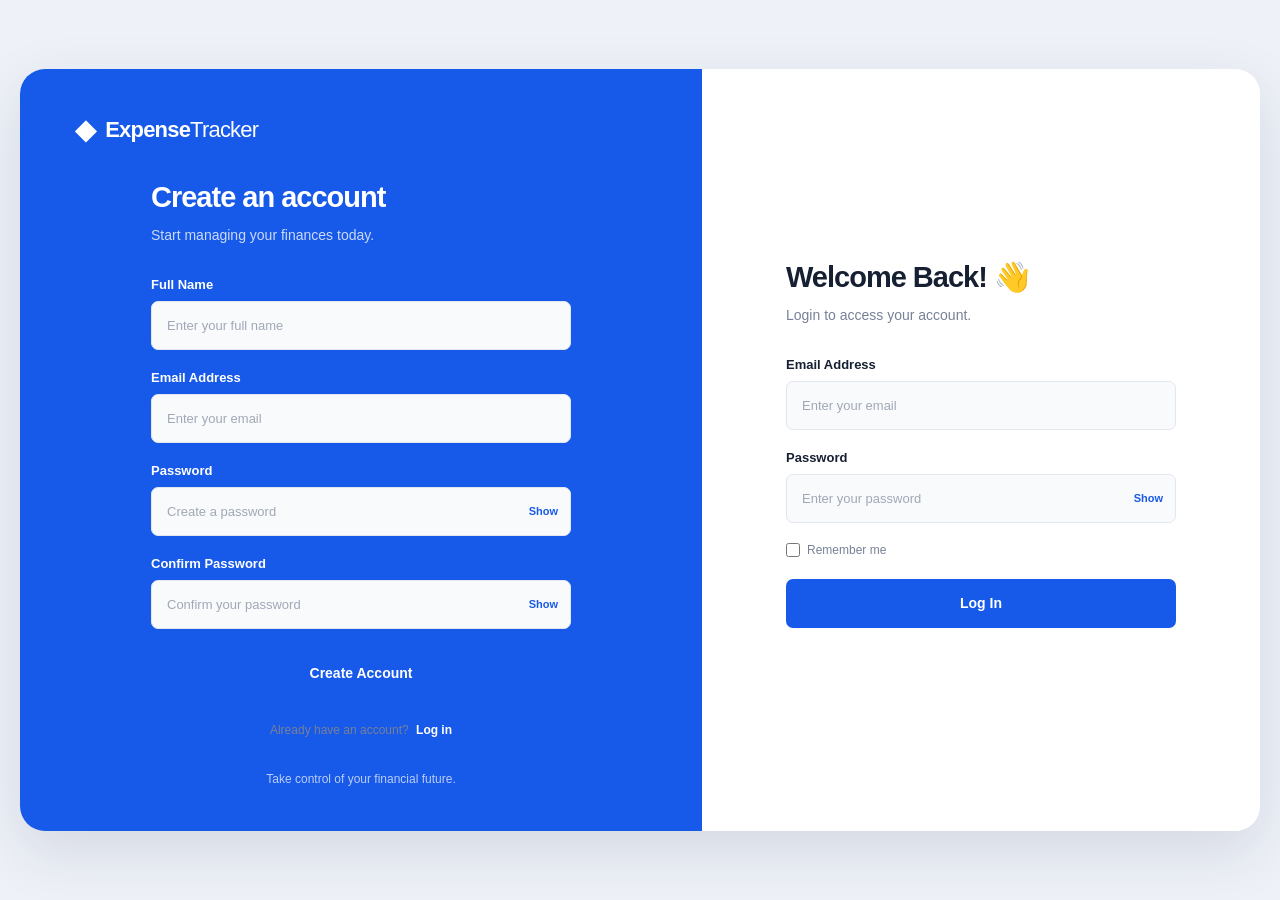
==== dashboard.html @ bd3599ab "Add Expense Tracker frontend" ====
<!DOCTYPE html>
<html lang="en">
<head>
    <meta charset="UTF-8">
    <meta name="viewport" content="width=device-width, initial-scale=1.0">
    <title>Expense Tracker Dashboard</title>
    <link rel="stylesheet" href="dashboard.css">
    <script src="dashboard.js" defer></script>
    <script>

    const savedTheme = JSON.parse(

        localStorage.getItem("appSettings") || "{}"

    ).theme || "light";

    if (savedTheme === "dark") {

        document.documentElement.classList.add("dark-theme");

    }

</script>
</head>
<body>
        <div class="dashboard">

        <aside class="sidebar">

            <div class="logo">

                <span>ExpenseTracker</span>

            </div>

            <nav class="nav-menu">

                <a href="dashboard.html" class="nav-item active">

                    <span class="nav-icon">⌂</span>

                    <span>Dashboard</span>

                </a>

                <a href="transactions.html" class="nav-item">

                    <span class="nav-icon">▤</span>

                    <span>Transactions</span>

                </a>

                <a href="reports.html" class="nav-item">

                    <span class="nav-icon">▥</span>

                    <span>Reports</span>

                </a>

                <a href="profile.html" class="nav-item">

                    <span class="nav-icon">♙</span>

                    <span>Profile</span>

                </a>

                <a href="settings.html" class="nav-item">

                    <span class="nav-icon">⚙</span>

                    <span>Settings</span>

                </a>

            </nav>

            <div class="sidebar-bottom">

                <a href="#" class="nav-item" id="logoutButton">

                    <span class="nav-icon">⇥</span>

                    <span>Logout</span>

                </a>

            </div>

        </aside>

        <main class="content">

            <header class="top-bar">

                <div class="welcome">

                    <h1>Welcome back!</h1>

                    <p>Here's your spending overview for this month.</p>

                </div>

                <div class="header-right">

                    <button type="button" class="notification" aria-label="Notifications">

                        ♧

                    </button>

                    <div class="avatar"></div>

                </div>

            </header>

            <section class="stats">

                <div class="stat-card balance-card">

                    <div class="stat-icon balance-icon">₦</div>

                    <div class="stat-details">

                        <h2 id="totalBalance">—</h2>

                        <p>Total Balance</p>

                    </div>

                </div>

                <div class="stat-card income-card">

                    <div class="stat-icon income-icon">↑</div>

                    <div class="stat-details">

                        <h2 id="totalIncome">—</h2>

                        <p>Total Income</p>

                    </div>

                </div>

                <div class="stat-card expense-card">

                    <div class="stat-icon expense-icon">↓</div>

                    <div class="stat-details">

                        <h2 id="totalExpenses">—</h2>

                        <p>Total Expenses</p>

                    </div>

                </div>

            </section>

            <section class="overview">

                <div class="panel spending-card">

                    <div class="panel-header">

                        <h2>Spending Overview</h2>

                        <select id="spendingPeriod" aria-label="Spending period">

                            <option value="thisMonth">This Month</option>

                            <option value="lastMonth">Last Month</option>

                            <option value="thisYear">This Year</option>

                        </select>

                    </div>

                    <div class="spending">

                        <div class="chart">

                            <div class="chart-center">

                                <h3 id="totalSpent">—</h3>

                                <p>Spent</p>

                            </div>

                        </div>

                        <div class="chart-key">

                            <div class="key-item">

                                <span class="legend-dot food-dot"></span>

                                <span class="legend-name"></span>

                                <span class="legend-percentage"></span>

                            </div>

                            <div class="key-item">

                                <span class="legend-dot transport-dot"></span>

                                <span class="legend-name"></span>

                                <span class="legend-percentage"></span>

                            </div>

                            <div class="key-item">

                                <span class="legend-dot shopping-dot"></span>

                                <span class="legend-name"></span>

                                <span class="legend-percentage"></span>

                            </div>

                            <div class="key-item">

                                <span class="legend-dot others-dot"></span>

                                <span class="legend-name"></span>

                                <span class="legend-percentage"></span>

                            </div>

                        </div>

                    </div>

                </div>

                <div class="panel recent-card">

                    <div class="panel-header">

                        <h2>Recent Transactions</h2>

                        <a href="transactions.html" class="view-all">View All →</a>

                    </div>

                    <div class="transaction-list"></div>

                </div>

            </section>

        </main>

    </div>
</body>
</html>
---- dashboard.css ----
* {
    margin: 0;
    padding: 0;
    box-sizing: border-box;
}

:root {
    --blue: #1759e8;
    --dark-blue: #1045bd;
    --light-blue: #edf3ff;
    --green: #16a36a;
    --red: #e64b4b;
    --background: #f5f7fb;
    --white: #ffffff;
    --text: #202b3c;
    --muted: #8993a4;
    --border: #e9edf3;
    --page-background: #b1c1ed;
    --surface: #ffffff;
    --sidebar-background: #171c2e;
    --input-background: #ffffff;
    --shadow: 0 3px 12px rgba(20, 40, 80, 0.03);
}

html.dark-theme {
    color-scheme: dark;
    --background: #111827;
    --white: #1e293b;
    --text: #e5e7eb;
    --muted: #9ca3af;
    --border: #334155;
    --page-background: #0f172a;
    --surface: #1e293b;
    --sidebar-background: #0b1120;
    --input-background: #273449;
    --light-blue: #263b60;
    --shadow: 0 3px 12px rgba(0, 0, 0, 0.15);
}

body {
    font-family: "Inter", sans-serif;
    background: var(--page-background);
    color: var(--text);
    min-height: 100vh;
    transition: background 0.25s ease, color 0.25s ease;
}

a {
    text-decoration: none;
    color: inherit;
}

button,
select,
input {
    font: inherit;
}

.dashboard {
    display: flex;
    min-height: 100vh;
    width: 100%;
}

.sidebar {
    width: 250px;
    min-width: 250px;
    background: var(--sidebar-background);
    color: var(--white);
    padding: 30px 20px;
    display: flex;
    flex-direction: column;
    flex-shrink: 0;
}

.logo {
    display: flex;
    align-items: center;
    gap: 12px;
    font-size: 19px;
    font-weight: 700;
    line-height: 1.3;
    margin-bottom: 55px;
}

.logo-icon {
    width: 42px;
    height: 42px;
    display: flex;
    align-items: center;
    justify-content: center;
    background: rgba(255, 255, 255, 0.18);
    border-radius: 12px;
    font-size: 24px;
}

.nav-menu {
    display: flex;
    flex-direction: column;
    gap: 12px;
}

.nav-item {
    display: flex;
    align-items: center;
    gap: 14px;
    padding: 14px 15px;
    border-radius: 10px;
    font-size: 14px;
    font-weight: 500;
    color: rgba(255, 255, 255, 0.8);
    transition: background 0.2s ease;
}

.nav-item:hover,
.nav-item.active {
    background: rgba(255, 255, 255, 0.18);
    color: #ffffff;
}

.nav-icon {
    width: 22px;
    text-align: center;
    font-size: 19px;
}

.sidebar-bottom {
    margin-top: auto;
}

.content {
    flex: 1;
    min-width: 0;
    padding: 35px 40px;
}

.top-bar {
    display: flex;
    align-items: center;
    justify-content: space-between;
    gap: 20px;
    margin-bottom: 35px;
}

.welcome h1 {
    font-size: 25px;
    font-weight: 700;
    margin-bottom: 9px;
}

.welcome p {
    color: var(--muted);
    font-size: 14px;
}

.header-right {
    display: flex;
    align-items: center;
    gap: 18px;
}

.notification {
    width: 43px;
    height: 43px;
    background: var(--surface);
    border: 1px solid var(--border);
    border-radius: 50%;
    cursor: pointer;
    font-size: 20px;
    color: var(--text);
}

.avatar {
    width: 43px;
    height: 43px;
    display: flex;
    align-items: center;
    justify-content: center;
    background: var(--light-blue);
    color: var(--blue);
    border-radius: 50%;
    font-size: 13px;
    font-weight: 700;
}

.stats {
    display: grid;
    grid-template-columns: repeat(3, minmax(0, 1fr));
    gap: 22px;
    margin-bottom: 30px;
}

.stat-card {
    background: var(--surface);
    border: 1px solid var(--border);
    border-radius: 14px;
    padding: 24px;
    display: flex;
    align-items: center;
    gap: 18px;
    box-shadow: var(--shadow);
    min-width: 0;
}

.stat-icon {
    width: 52px;
    height: 52px;
    min-width: 52px;
    display: flex;
    align-items: center;
    justify-content: center;
    border-radius: 13px;
    font-size: 23px;
    font-weight: 600;
}

.balance-icon {
    background: var(--light-blue);
    color: var(--blue);
}

.income-icon {
    background: #e8f8f0;
    color: var(--green);
}

.expense-icon {
    background: #fff0f0;
    color: var(--red);
}

.stat-details {
    min-width: 0;
}

.stat-details h2 {
    font-size: 21px;
    font-weight: 700;
    margin-bottom: 7px;
    overflow-wrap: anywhere;
}

.stat-details p {
    color: var(--muted);
    font-size: 13px;
}

.overview {
    display: grid;
    grid-template-columns: repeat(2, minmax(0, 1fr));
    gap: 22px;
    align-items: stretch;
}

.panel {
    background: var(--surface);
    border: 1px solid var(--border);
    border-radius: 14px;
    padding: 25px;
    box-shadow: var(--shadow);
    min-width: 0;
}

.panel-header {
    display: flex;
    align-items: center;
    justify-content: space-between;
    gap: 12px;
    margin-bottom: 28px;
}

.panel-header h2 {
    font-size: 17px;
    font-weight: 700;
}

.panel-header select {
    padding: 9px 12px;
    border: 1px solid var(--border);
    border-radius: 8px;
    background: var(--input-background);
    color: var(--text);
    font-size: 12px;
    outline: none;
    cursor: pointer;
}

.view-all {
    color: var(--blue);
    font-size: 13px;
    font-weight: 600;
}

.spending {
    display: flex;
    align-items: center;
    justify-content: center;
    gap: 35px;
    min-height: 230px;
}

.chart {
    width: 185px;
    height: 185px;
    flex-shrink: 0;
    border-radius: 50%;
    background: conic-gradient(
        #1759e8 0% 40%,
        #16a36a 40% 70%,
        #f3a642 70% 90%,
        #a6b0c2 90% 100%
    );
    display: flex;
    align-items: center;
    justify-content: center;
}

.chart-center {
    width: 125px;
    height: 125px;
    background: var(--surface);
    border-radius: 50%;
    display: flex;
    flex-direction: column;
    align-items: center;
    justify-content: center;
}

.chart-center h3 {
    font-size: 19px;
    font-weight: 700;
}

.chart-center p {
    color: var(--muted);
    font-size: 12px;
    margin-top: 5px;
}

.chart-key {
    display: flex;
    flex-direction: column;
    gap: 20px;
    flex: 1;
    min-width: 0;
}

.key-item {
    display: flex;
    align-items: center;
    gap: 9px;
    font-size: 12px;
}

.legend-dot {
    width: 10px;
    height: 10px;
    border-radius: 50%;
    flex-shrink: 0;
}

.food-dot {
    background: #1759e8;
}

.transport-dot {
    background: #16a36a;
}

.shopping-dot {
    background: #f3a642;
}

.others-dot {
    background: #a6b0c2;
}

.legend-name {
    color: var(--muted);
    flex: 1;
}

.legend-percentage {
    font-weight: 600;
    color: var(--text);
}

.transaction-list {
    display: flex;
    flex-direction: column;
}

.transaction {
    display: flex;
    align-items: center;
    gap: 13px;
    padding: 17px 0;
    border-bottom: 1px solid var(--border);
}

.transaction:last-child {
    border-bottom: none;
}

.transaction-icon {
    width: 43px;
    height: 43px;
    min-width: 43px;
    display: flex;
    align-items: center;
    justify-content: center;
    border-radius: 11px;
    font-size: 18px;
    flex-shrink: 0;
}

.food-transaction {
    background: #fff3e9;
    color: #e78a35;
}

.transport-transaction {
    background: var(--light-blue);
    color: var(--blue);
}

.income-transaction {
    background: #e8f8f0;
    color: var(--green);
}

.transaction-info {
    flex: 1;
    min-width: 0;
}

.transaction-info h3 {
    font-size: 13px;
    font-weight: 600;
    margin-bottom: 6px;
}

.transaction-info p {
    color: var(--muted);
    font-size: 11px;
}

.transaction-amount {
    font-size: 13px;
    font-weight: 700;
    white-space: nowrap;
}

.expense-amount {
    color: var(--red);
}

.income-amount {
    color: var(--green);
}

html.dark-theme .income-icon,
html.dark-theme .income-transaction {
    background: #173d32;
}

html.dark-theme .expense-icon,
html.dark-theme .food-transaction {
    background: #482b31;
}

html.dark-theme .food-transaction {
    color: #f3ad72;
}

.balance-hidden .balance-value {
    filter: blur(8px);
    user-select: none;
}

@media (max-width: 1100px) {
    .sidebar {
        width: 220px;
        min-width: 220px;
    }

    .content {
        padding: 30px 25px;
    }

    .overview {
        grid-template-columns: 1fr;
    }

    .spending {
        justify-content: flex-start;
    }

    .stats {
        gap: 15px;
    }

    .stat-card {
        padding: 18px;
        gap: 12px;
    }

    .stat-details h2 {
        font-size: 18px;
    }
}

@media (max-width: 750px) {
    .dashboard {
        flex-direction: column;
    }

    .sidebar {
        width: 100%;
        min-width: 100%;
        min-height: auto;
        padding: 16px 20px;
    }

    .logo {
        margin-bottom: 18px;
    }

    .logo span:last-child {
        font-size: 16px;
    }

    .nav-menu {
        flex-direction: row;
        gap: 8px;
        overflow-x: auto;
        padding-bottom: 5px;
    }

    .nav-item {
        flex-shrink: 0;
        padding: 10px 12px;
        font-size: 12px;
    }

    .nav-icon {
        font-size: 16px;
        width: auto;
    }

    .sidebar-bottom {
        display: none;
    }

    .content {
        width: 100%;
        padding: 25px 18px;
    }

    .welcome h1 {
        font-size: 20px;
    }

    .welcome p {
        font-size: 12px;
    }

    .stats {
        grid-template-columns: 1fr;
        gap: 14px;
    }

    .stat-card {
        padding: 18px;
    }

    .overview {
        grid-template-columns: 1fr;
    }

    .panel {
        padding: 20px;
    }
}

@media (max-width: 420px) {
    .content {
        padding: 20px 13px;
    }

    .top-bar {
        align-items: flex-start;
    }

    .welcome h1 {
        font-size: 17px;
    }

    .header-right {
        gap: 9px;
    }

    .notification,
    .avatar {
        width: 36px;
        height: 36px;
    }

    .spending {
        flex-direction: column;
        gap: 25px;
    }

    .chart {
        width: 165px;
        height: 165px;
    }

    .chart-center {
        width: 112px;
        height: 112px;
    }

    .chart-key {
        width: 100%;
    }

    .panel-header h2 {
        font-size: 15px;
    }
}
html.dark-theme .logo {
    color: #ffffff;
}
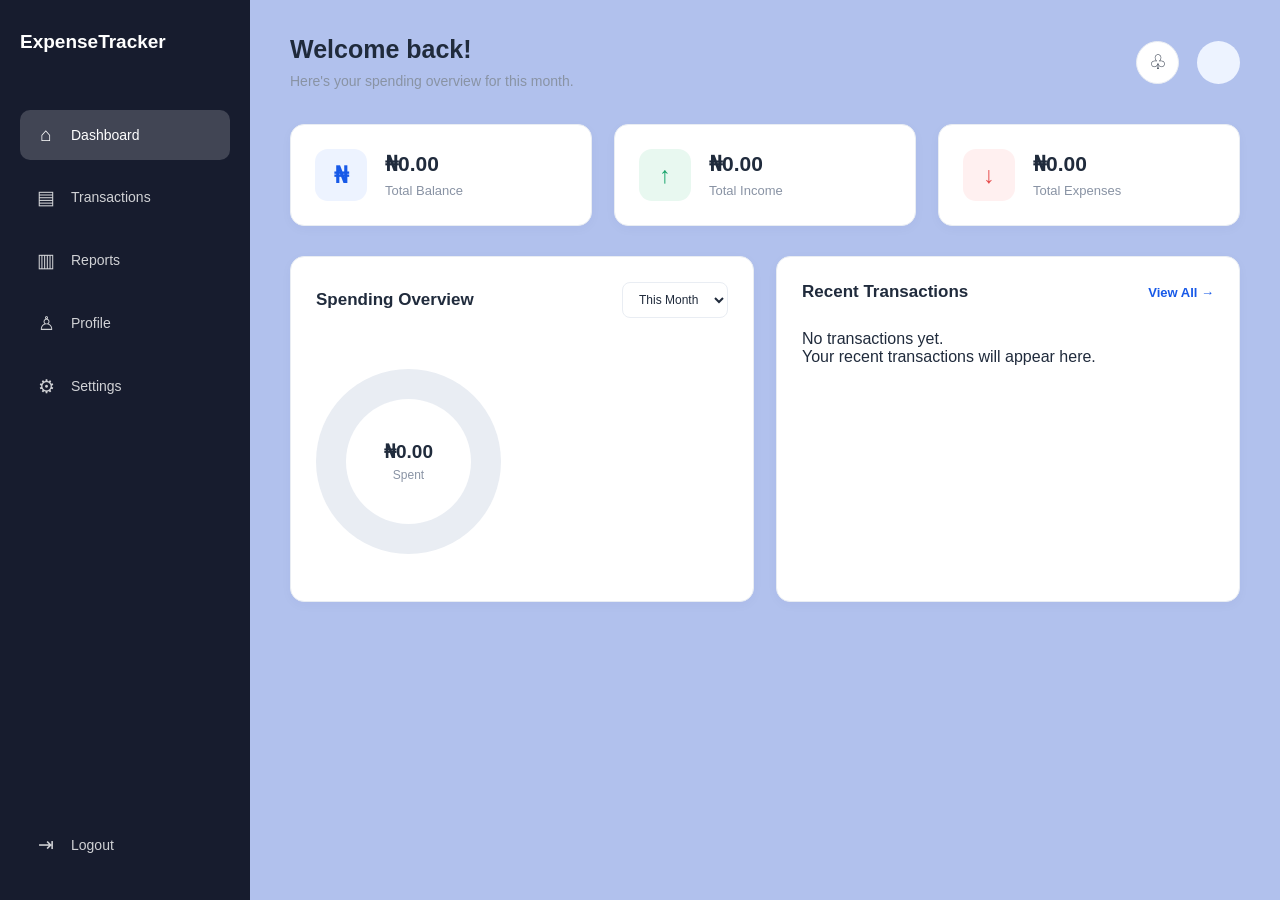
==== commit 166cff85: "commit chane" ====
--- a/dashboard.html
+++ b/dashboard.html
@@ -7,262 +7,165 @@
     <link rel="stylesheet" href="dashboard.css">
     <script src="dashboard.js" defer></script>
     <script>
+        const savedTheme = JSON.parse(localStorage.getItem("appSettings") || "{}").theme || "light";
 
-    const savedTheme = JSON.parse(
-
-        localStorage.getItem("appSettings") || "{}"
-
-    ).theme || "light";
-
-    if (savedTheme === "dark") {
-
-        document.documentElement.classList.add("dark-theme");
-
-    }
-
-</script>
+        if (savedTheme === "dark") {
+            document.documentElement.classList.add("dark-theme");
+        }
+    </script>
 </head>
 <body>
-        <div class="dashboard">
+    <div class="dashboard">
+        <aside class="sidebar">
+            <input type="checkbox" id="mobileMenuToggle" class="mobile-menu-toggle">
 
-        <aside class="sidebar">
+            <div class="sidebar-header">
+                <div class="logo">
+                    <span>ExpenseTracker</span>
+                </div>
 
-            <div class="logo">
-
-                <span>ExpenseTracker</span>
-
+                <label for="mobileMenuToggle" class="menu-toggle-button" aria-label="Toggle navigation menu">
+                    <span></span>
+                    <span></span>
+                    <span></span>
+                </label>
             </div>
 
-            <nav class="nav-menu">
+            <div class="mobile-menu">
+                <nav class="nav-menu">
+                    <a href="dashboard.html" class="nav-item active">
+                        <span class="nav-icon">⌂</span>
+                        <span>Dashboard</span>
+                    </a>
 
-                <a href="dashboard.html" class="nav-item active">
+                    <a href="transactions.html" class="nav-item">
+                        <span class="nav-icon">▤</span>
+                        <span>Transactions</span>
+                    </a>
 
-                    <span class="nav-icon">⌂</span>
+                    <a href="reports.html" class="nav-item">
+                        <span class="nav-icon">▥</span>
+                        <span>Reports</span>
+                    </a>
 
-                    <span>Dashboard</span>
+                    <a href="profile.html" class="nav-item">
+                        <span class="nav-icon">♙</span>
+                        <span>Profile</span>
+                    </a>
 
-                </a>
+                    <a href="settings.html" class="nav-item">
+                        <span class="nav-icon">⚙</span>
+                        <span>Settings</span>
+                    </a>
+                </nav>
 
-                <a href="transactions.html" class="nav-item">
-
-                    <span class="nav-icon">▤</span>
-
-                    <span>Transactions</span>
-
-                </a>
-
-                <a href="reports.html" class="nav-item">
-
-                    <span class="nav-icon">▥</span>
-
-                    <span>Reports</span>
-
-                </a>
-
-                <a href="profile.html" class="nav-item">
-
-                    <span class="nav-icon">♙</span>
-
-                    <span>Profile</span>
-
-                </a>
-
-                <a href="settings.html" class="nav-item">
-
-                    <span class="nav-icon">⚙</span>
-
-                    <span>Settings</span>
-
-                </a>
-
-            </nav>
-
-            <div class="sidebar-bottom">
-
-                <a href="#" class="nav-item" id="logoutButton">
-
-                    <span class="nav-icon">⇥</span>
-
-                    <span>Logout</span>
-
-                </a>
-
+                <div class="sidebar-bottom">
+                    <a href="#" class="nav-item" id="logoutButton">
+                        <span class="nav-icon">⇥</span>
+                        <span>Logout</span>
+                    </a>
+                </div>
             </div>
-
         </aside>
 
         <main class="content">
-
             <header class="top-bar">
-
                 <div class="welcome">
-
                     <h1>Welcome back!</h1>
-
                     <p>Here's your spending overview for this month.</p>
-
                 </div>
 
                 <div class="header-right">
-
                     <button type="button" class="notification" aria-label="Notifications">
-
                         ♧
-
                     </button>
-
                     <div class="avatar"></div>
-
                 </div>
-
             </header>
 
             <section class="stats">
-
                 <div class="stat-card balance-card">
-
                     <div class="stat-icon balance-icon">₦</div>
-
                     <div class="stat-details">
-
                         <h2 id="totalBalance">—</h2>
-
                         <p>Total Balance</p>
-
                     </div>
-
                 </div>
 
                 <div class="stat-card income-card">
-
                     <div class="stat-icon income-icon">↑</div>
-
                     <div class="stat-details">
-
                         <h2 id="totalIncome">—</h2>
-
                         <p>Total Income</p>
-
                     </div>
-
                 </div>
 
                 <div class="stat-card expense-card">
-
                     <div class="stat-icon expense-icon">↓</div>
-
                     <div class="stat-details">
-
                         <h2 id="totalExpenses">—</h2>
-
                         <p>Total Expenses</p>
-
                     </div>
-
                 </div>
-
             </section>
 
             <section class="overview">
-
                 <div class="panel spending-card">
-
                     <div class="panel-header">
-
                         <h2>Spending Overview</h2>
-
                         <select id="spendingPeriod" aria-label="Spending period">
-
                             <option value="thisMonth">This Month</option>
-
                             <option value="lastMonth">Last Month</option>
-
                             <option value="thisYear">This Year</option>
-
                         </select>
-
                     </div>
 
                     <div class="spending">
-
                         <div class="chart">
-
                             <div class="chart-center">
-
                                 <h3 id="totalSpent">—</h3>
-
                                 <p>Spent</p>
-
                             </div>
-
                         </div>
 
                         <div class="chart-key">
-
                             <div class="key-item">
-
                                 <span class="legend-dot food-dot"></span>
-
                                 <span class="legend-name"></span>
-
                                 <span class="legend-percentage"></span>
-
                             </div>
 
                             <div class="key-item">
-
                                 <span class="legend-dot transport-dot"></span>
-
                                 <span class="legend-name"></span>
-
                                 <span class="legend-percentage"></span>
-
                             </div>
 
                             <div class="key-item">
-
                                 <span class="legend-dot shopping-dot"></span>
-
                                 <span class="legend-name"></span>
-
                                 <span class="legend-percentage"></span>
-
                             </div>
 
                             <div class="key-item">
-
                                 <span class="legend-dot others-dot"></span>
-
                                 <span class="legend-name"></span>
-
                                 <span class="legend-percentage"></span>
-
                             </div>
-
                         </div>
-
                     </div>
-
                 </div>
 
                 <div class="panel recent-card">
-
                     <div class="panel-header">
-
                         <h2>Recent Transactions</h2>
-
                         <a href="transactions.html" class="view-all">View All →</a>
-
                     </div>
 
                     <div class="transaction-list"></div>
-
                 </div>
-
             </section>
-
         </main>
-
     </div>
 </body>
 </html>
--- a/dashboard.css
+++ b/dashboard.css
@@ -73,6 +73,10 @@
     flex-shrink: 0;
 }
 
+.sidebar-header {
+    display: block;
+}
+
 .logo {
     display: flex;
     align-items: center;
@@ -81,6 +85,7 @@
     font-weight: 700;
     line-height: 1.3;
     margin-bottom: 55px;
+    color: #ffffff;
 }
 
 .logo-icon {
@@ -92,6 +97,17 @@
     background: rgba(255, 255, 255, 0.18);
     border-radius: 12px;
     font-size: 24px;
+}
+
+.mobile-menu-toggle,
+.menu-toggle-button {
+    display: none;
+}
+
+.mobile-menu {
+    display: flex;
+    flex-direction: column;
+    flex: 1;
 }
 
 .nav-menu {
@@ -520,36 +536,105 @@
         min-width: 100%;
         min-height: auto;
         padding: 16px 20px;
+        position: relative;
+        z-index: 10;
+    }
+
+    .sidebar-header {
+        display: flex;
+        align-items: center;
+        justify-content: space-between;
+        width: 100%;
     }
 
     .logo {
-        margin-bottom: 18px;
+        margin-bottom: 0;
+        font-size: 19px;
     }
 
     .logo span:last-child {
         font-size: 16px;
     }
 
+    .mobile-menu-toggle {
+        display: none;
+    }
+
+    .menu-toggle-button {
+        display: flex;
+        width: 42px;
+        height: 42px;
+        flex-direction: column;
+        align-items: center;
+        justify-content: center;
+        gap: 5px;
+        cursor: pointer;
+        border: 1px solid rgba(255, 255, 255, 0.2);
+        border-radius: 9px;
+        background: rgba(255, 255, 255, 0.08);
+    }
+
+    .menu-toggle-button span {
+        display: block;
+        width: 20px;
+        height: 2px;
+        border-radius: 2px;
+        background: #ffffff;
+        transition: transform 0.2s ease, opacity 0.2s ease;
+    }
+
+    .mobile-menu {
+        display: none;
+        position: absolute;
+        top: 100%;
+        left: 0;
+        right: 0;
+        width: 100%;
+        padding: 12px 20px 18px;
+        background: var(--sidebar-background);
+        box-shadow: 0 8px 15px rgba(0, 0, 0, 0.15);
+        border-top: 1px solid rgba(255, 255, 255, 0.1);
+    }
+
+    .mobile-menu-toggle:checked ~ .mobile-menu {
+        display: flex;
+    }
+
     .nav-menu {
-        flex-direction: row;
-        gap: 8px;
-        overflow-x: auto;
-        padding-bottom: 5px;
+        flex-direction: column;
+        gap: 7px;
+        overflow: visible;
+        padding-bottom: 0;
     }
 
     .nav-item {
-        flex-shrink: 0;
-        padding: 10px 12px;
-        font-size: 12px;
+        flex-shrink: 1;
+        padding: 12px 14px;
+        font-size: 14px;
     }
 
     .nav-icon {
-        font-size: 16px;
-        width: auto;
+        font-size: 18px;
+        width: 22px;
     }
 
     .sidebar-bottom {
-        display: none;
+        display: block;
+        margin-top: 10px;
+        padding-top: 10px;
+        border-top: 1px solid rgba(255, 255, 255, 0.12);
+    }
+
+    .mobile-menu-toggle:checked ~ .sidebar-header .menu-toggle-button span:first-child {
+        transform: translateY(7px) rotate(45deg);
+    }
+
+    .mobile-menu-toggle:checked ~ .sidebar-header .menu-toggle-button span:nth-child(2) {
+        opacity: 0;
+    }
+
+    .mobile-menu-toggle:checked ~ .sidebar-header .menu-toggle-button span:last-child {
+        transform: translateY(-7px) rotate(-45deg);
     }
 
     .content {
@@ -629,6 +714,7 @@
         font-size: 15px;
     }
 }
+
 html.dark-theme .logo {
     color: #ffffff;
 }
